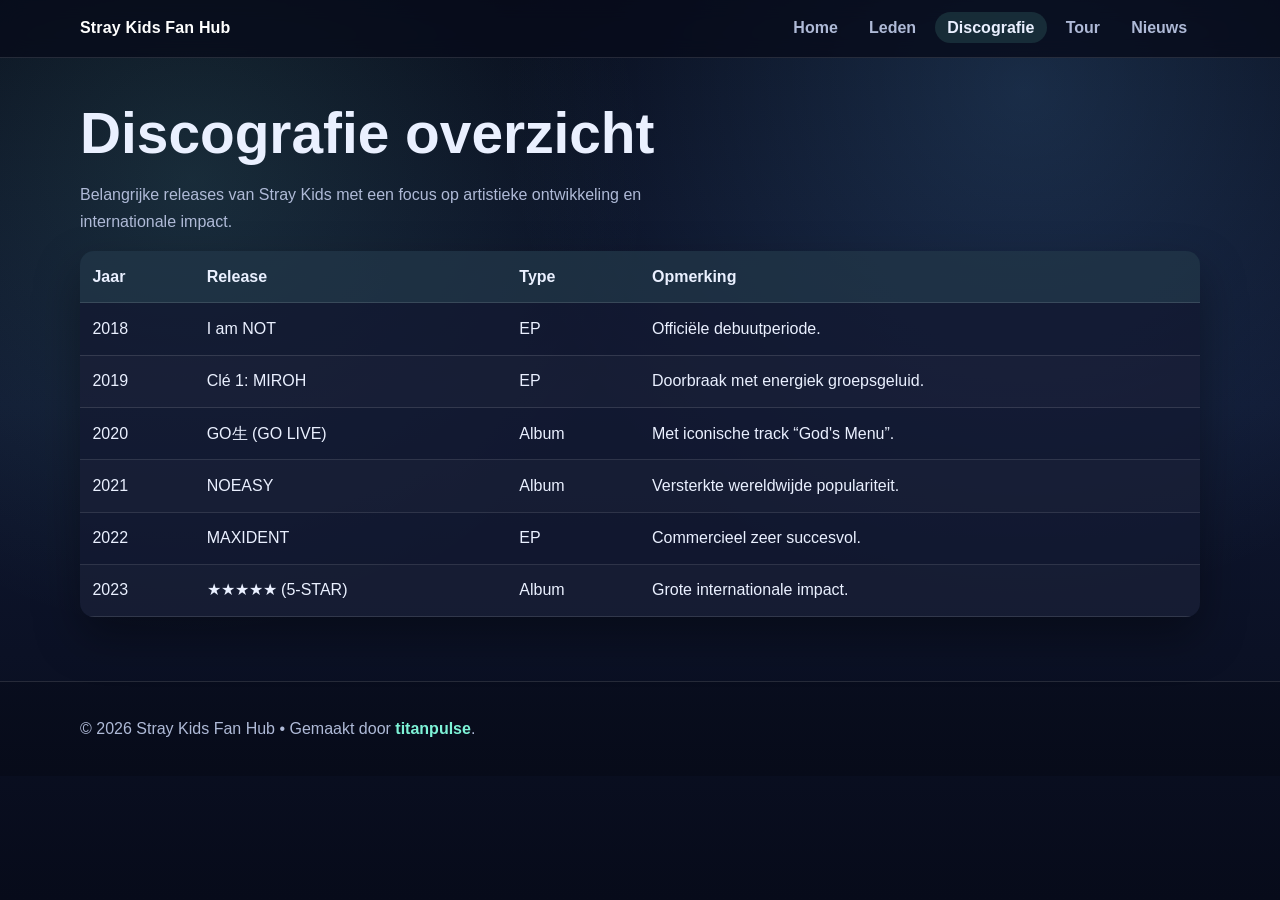
==== discografie/index.html @ 4e3cc461 "Fix stylesheet loading by switching to relative page links" ====
<!doctype html>
<html lang="nl">
<head>
  <meta charset="UTF-8" />
  <meta name="viewport" content="width=device-width, initial-scale=1.0" />
  <title>Stray Kids Fan Hub | Discografie</title>
  <link rel="stylesheet" href="../styles.css" />
</head>
<body>
  <header class="site-header">
    <div class="container nav-wrap">
      <a class="brand" href="../index.html">Stray Kids Fan Hub</a>
      <nav>
        <ul class="nav-links">
          <li><a href="../index.html">Home</a></li>
          <li><a href="../leden/index.html">Leden</a></li>
          <li><a href="index.html" aria-current="page">Discografie</a></li>
          <li><a href="../tour/index.html">Tour</a></li>
          <li><a href="../nieuws/index.html">Nieuws</a></li>
        </ul>
      </nav>
    </div>
  </header>

  <main class="container section">
    <h1>Discografie overzicht</h1>
    <p class="lead">Belangrijke releases van Stray Kids met een focus op artistieke ontwikkeling en internationale impact.</p>

    <table class="discography-table">
      <thead>
        <tr><th>Jaar</th><th>Release</th><th>Type</th><th>Opmerking</th></tr>
      </thead>
      <tbody>
        <tr><td>2018</td><td>I am NOT</td><td>EP</td><td>Officiële debuutperiode.</td></tr>
        <tr><td>2019</td><td>Clé 1: MIROH</td><td>EP</td><td>Doorbraak met energiek groepsgeluid.</td></tr>
        <tr><td>2020</td><td>GO生 (GO LIVE)</td><td>Album</td><td>Met iconische track “God's Menu”.</td></tr>
        <tr><td>2021</td><td>NOEASY</td><td>Album</td><td>Versterkte wereldwijde populariteit.</td></tr>
        <tr><td>2022</td><td>MAXIDENT</td><td>EP</td><td>Commercieel zeer succesvol.</td></tr>
        <tr><td>2023</td><td>★★★★★ (5-STAR)</td><td>Album</td><td>Grote internationale impact.</td></tr>
      </tbody>
    </table>
  </main>

  <footer class="site-footer"><div class="container"><p>© 2026 Stray Kids Fan Hub • Gemaakt door <a href="https://www.titanpulse.nl/" target="_blank" rel="noopener noreferrer">titanpulse</a>.</p></div></footer>
</body>
</html>
---- styles.css ----
:root {
  --bg: #070b1a;
  --bg-soft: #0f1730;
  --card: rgba(18, 25, 49, 0.72);
  --card-strong: rgba(18, 25, 49, 0.92);
  --text: #eaf0ff;
  --muted: #afbad7;
  --accent: #65b8ff;
  --accent-2: #7ef3d7;
  --accent-3: #b28dff;
  --line: rgba(255, 255, 255, 0.12);
  --shadow: 0 20px 45px rgba(0, 0, 0, 0.35);
}

* {
  box-sizing: border-box;
}

html,
body {
  min-height: 100%;
}

body {
  margin: 0;
  font-family: "Inter", "Segoe UI", Roboto, Arial, sans-serif;
  color: var(--text);
  line-height: 1.65;
  background:
    radial-gradient(circle at 15% 20%, rgba(126, 243, 215, 0.12), transparent 35%),
    radial-gradient(circle at 80% 10%, rgba(101, 184, 255, 0.18), transparent 40%),
    linear-gradient(180deg, var(--bg) 0%, var(--bg-soft) 45%, #070b1a 100%);
}

.container {
  width: min(1120px, 92vw);
  margin: 0 auto;
}

.site-header {
  position: sticky;
  top: 0;
  z-index: 50;
  background: rgba(7, 11, 26, 0.78);
  backdrop-filter: blur(10px);
  border-bottom: 1px solid var(--line);
}

.nav-wrap {
  display: flex;
  justify-content: space-between;
  align-items: center;
  gap: 1rem;
  padding: 0.95rem 0;
}

.brand {
  color: #fff;
  text-decoration: none;
  font-weight: 800;
  letter-spacing: 0.01em;
}

.nav-links {
  list-style: none;
  display: flex;
  gap: 0.35rem;
  margin: 0;
  padding: 0;
}

.nav-links a {
  color: var(--muted);
  text-decoration: none;
  font-weight: 600;
  border-radius: 999px;
  padding: 0.45rem 0.8rem;
  transition: color 0.2s ease, background-color 0.2s ease;
}

.nav-links a[aria-current="page"],
.nav-links a:hover {
  color: var(--text);
  background: rgba(126, 243, 215, 0.12);
}

.hero {
  padding: 6rem 0 3.5rem;
}

.eyebrow {
  color: var(--accent-2);
  text-transform: uppercase;
  letter-spacing: 0.09em;
  font-size: 0.79rem;
  margin-bottom: 0.55rem;
}

h1 {
  font-size: clamp(2.1rem, 4.6vw, 3.55rem);
  margin: 0.1rem 0 1rem;
  line-height: 1.15;
}

h2 {
  line-height: 1.2;
}

.lead,
.hero p {
  color: var(--muted);
  max-width: 72ch;
}

.actions {
  display: flex;
  gap: 0.8rem;
  margin-top: 1.3rem;
  flex-wrap: wrap;
}

.button {
  display: inline-block;
  text-decoration: none;
  color: #041024;
  background: linear-gradient(135deg, var(--accent-2), #a2ffe8);
  border-radius: 999px;
  padding: 0.68rem 1.1rem;
  font-weight: 800;
  box-shadow: 0 10px 25px rgba(126, 243, 215, 0.25);
  transition: transform 0.2s ease, box-shadow 0.2s ease;
}

.button:hover {
  transform: translateY(-2px);
}

.button-secondary {
  background: rgba(101, 184, 255, 0.08);
  border: 1px solid rgba(101, 184, 255, 0.45);
  color: var(--accent);
  box-shadow: none;
}

.section {
  padding: 2.6rem 0 4rem;
}

.grid-cards,
.members-grid,
.timeline {
  display: grid;
  grid-template-columns: repeat(auto-fit, minmax(230px, 1fr));
  gap: 1rem;
  padding-bottom: 2.8rem;
}

.card {
  background: linear-gradient(160deg, var(--card), var(--card-strong));
  border: 1px solid var(--line);
  border-radius: 14px;
  padding: 1.05rem;
  box-shadow: var(--shadow);
  transition: transform 0.2s ease, border-color 0.2s ease;
}

.card:hover {
  transform: translateY(-3px);
  border-color: rgba(126, 243, 215, 0.35);
}

.card h2 {
  margin-top: 0;
}

.card a {
  color: var(--accent-2);
  text-decoration: none;
  font-weight: 600;
}

.highlight-strip {
  display: grid;
  grid-template-columns: repeat(auto-fit, minmax(280px, 1fr));
  gap: 1rem;
  margin-bottom: 3rem;
}

.highlight-strip article {
  border: 1px solid rgba(178, 141, 255, 0.35);
  background: linear-gradient(135deg, rgba(178, 141, 255, 0.15), rgba(101, 184, 255, 0.12));
  border-radius: 14px;
  padding: 1rem 1.1rem;
}

.discography-table {
  width: 100%;
  border-collapse: collapse;
  margin-top: 1rem;
  background: rgba(18, 25, 49, 0.78);
  border-radius: 14px;
  overflow: hidden;
  box-shadow: var(--shadow);
}

.discography-table th,
.discography-table td {
  border-bottom: 1px solid var(--line);
  padding: 0.78rem;
  text-align: left;
}

.discography-table th {
  background: rgba(126, 243, 215, 0.1);
}

.discography-table tbody tr:nth-child(even) {
  background: rgba(255, 255, 255, 0.02);
}

.site-footer {
  border-top: 1px solid var(--line);
  color: var(--muted);
  padding: 1.1rem 0;
  background: rgba(0, 0, 0, 0.18);
}

.site-footer a {
  color: var(--accent-2);
  text-decoration: none;
  font-weight: 700;
}

.site-footer a:hover {
  text-decoration: underline;
}

@media (max-width: 760px) {
  .nav-wrap {
    flex-direction: column;
    align-items: flex-start;
  }

  .nav-links {
    flex-wrap: wrap;
  }

  .hero {
    padding-top: 4.8rem;
  }
}
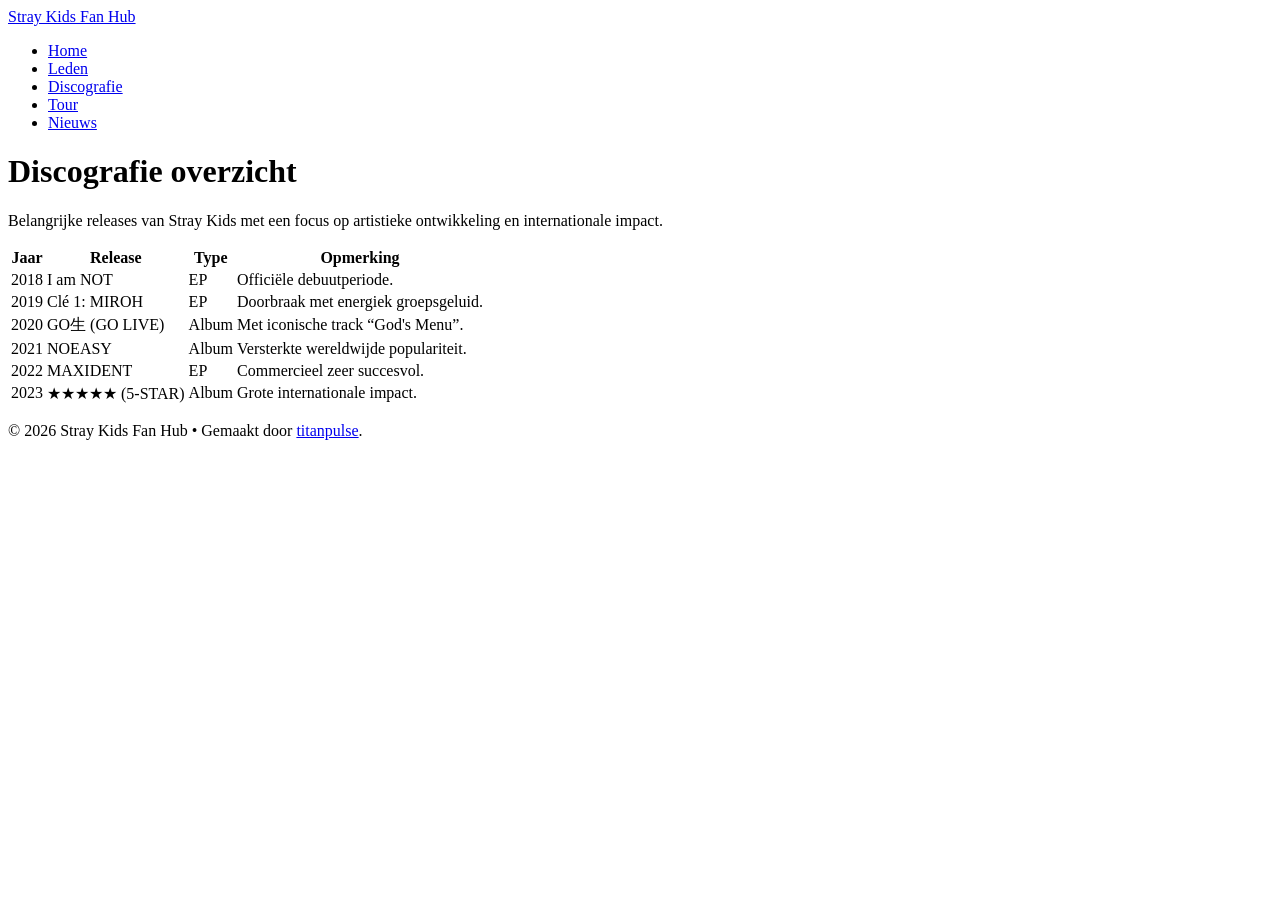
==== commit 7a286022: "Use repository-prefixed routes for all internal pages" ====
--- a/discografie/index.html
+++ b/discografie/index.html
@@ -4,19 +4,19 @@
   <meta charset="UTF-8" />
   <meta name="viewport" content="width=device-width, initial-scale=1.0" />
   <title>Stray Kids Fan Hub | Discografie</title>
-  <link rel="stylesheet" href="../styles.css" />
+  <link rel="stylesheet" href="/straykids/styles.css" />
 </head>
 <body>
   <header class="site-header">
     <div class="container nav-wrap">
-      <a class="brand" href="../index.html">Stray Kids Fan Hub</a>
+      <a class="brand" href="/straykids/index.html">Stray Kids Fan Hub</a>
       <nav>
         <ul class="nav-links">
-          <li><a href="../index.html">Home</a></li>
-          <li><a href="../leden/index.html">Leden</a></li>
-          <li><a href="index.html" aria-current="page">Discografie</a></li>
-          <li><a href="../tour/index.html">Tour</a></li>
-          <li><a href="../nieuws/index.html">Nieuws</a></li>
+          <li><a href="/straykids/index.html">Home</a></li>
+          <li><a href="/straykids/leden/index.html">Leden</a></li>
+          <li><a href="/straykids/discografie/index.html" aria-current="page">Discografie</a></li>
+          <li><a href="/straykids/tour/index.html">Tour</a></li>
+          <li><a href="/straykids/nieuws/index.html">Nieuws</a></li>
         </ul>
       </nav>
     </div>
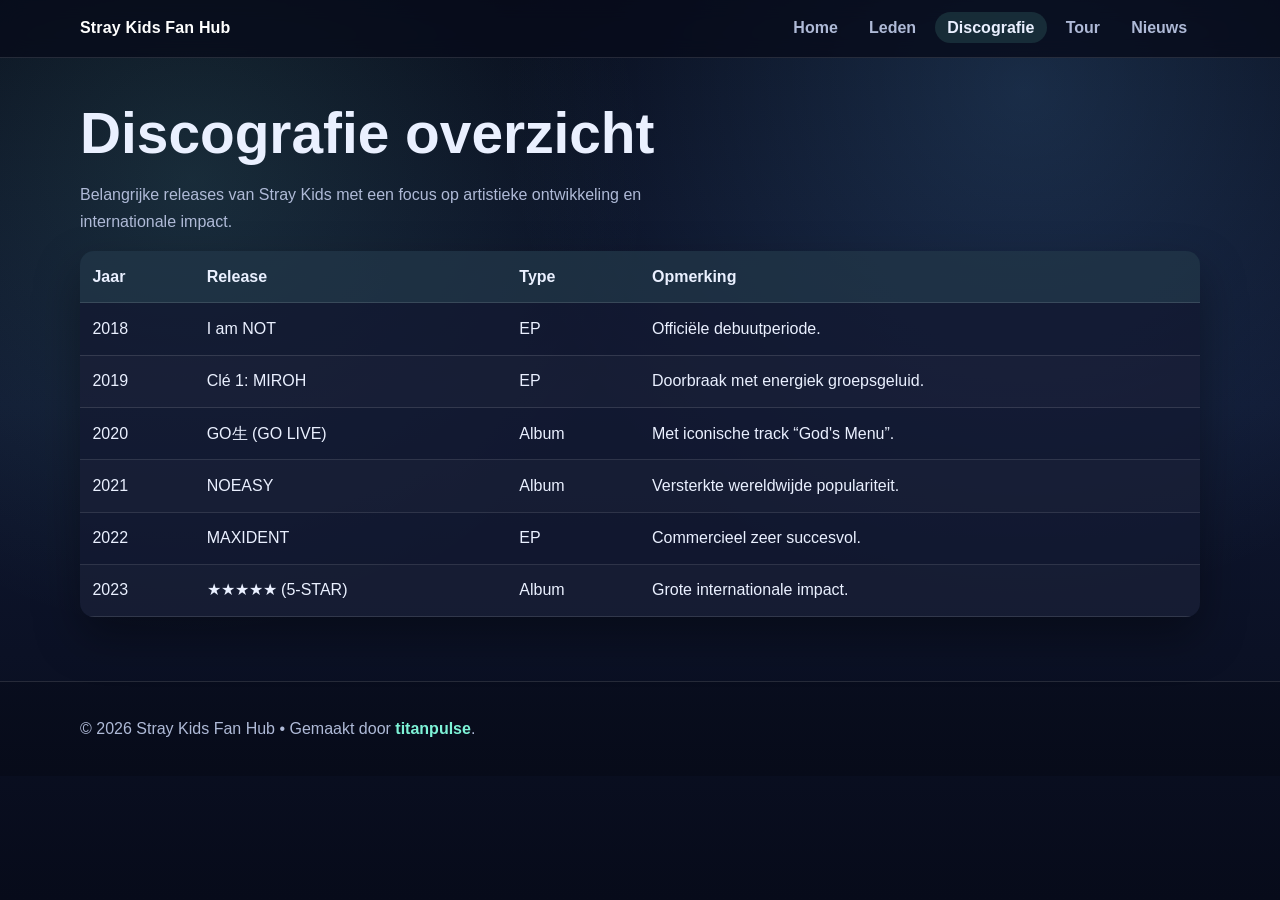
==== commit 375adc50: "Update index.html" ====
--- a/discografie/index.html
+++ b/discografie/index.html
@@ -4,19 +4,19 @@
   <meta charset="UTF-8" />
   <meta name="viewport" content="width=device-width, initial-scale=1.0" />
   <title>Stray Kids Fan Hub | Discografie</title>
-  <link rel="stylesheet" href="/straykids/styles.css" />
+  <link rel="stylesheet" href="../styles.css" />
 </head>
 <body>
   <header class="site-header">
     <div class="container nav-wrap">
-      <a class="brand" href="/straykids/index.html">Stray Kids Fan Hub</a>
+      <a class="brand" href="../index.html">Stray Kids Fan Hub</a>
       <nav>
         <ul class="nav-links">
-          <li><a href="/straykids/index.html">Home</a></li>
-          <li><a href="/straykids/leden/index.html">Leden</a></li>
-          <li><a href="/straykids/discografie/index.html" aria-current="page">Discografie</a></li>
-          <li><a href="/straykids/tour/index.html">Tour</a></li>
-          <li><a href="/straykids/nieuws/index.html">Nieuws</a></li>
+          <li><a href="../index.html">Home</a></li>
+          <li><a href="../leden/index.html">Leden</a></li>
+          <li><a href="../discografie/index.html" aria-current="page">Discografie</a></li>
+          <li><a href="../tour/index.html">Tour</a></li>
+          <li><a href="../nieuws/index.html">Nieuws</a></li>
         </ul>
       </nav>
     </div>
--- a/styles.css
+++ b/styles.css
@@ -0,0 +1,251 @@
+:root {
+  --bg: #070b1a;
+  --bg-soft: #0f1730;
+  --card: rgba(18, 25, 49, 0.72);
+  --card-strong: rgba(18, 25, 49, 0.92);
+  --text: #eaf0ff;
+  --muted: #afbad7;
+  --accent: #65b8ff;
+  --accent-2: #7ef3d7;
+  --accent-3: #b28dff;
+  --line: rgba(255, 255, 255, 0.12);
+  --shadow: 0 20px 45px rgba(0, 0, 0, 0.35);
+}
+
+* {
+  box-sizing: border-box;
+}
+
+html,
+body {
+  min-height: 100%;
+}
+
+body {
+  margin: 0;
+  font-family: "Inter", "Segoe UI", Roboto, Arial, sans-serif;
+  color: var(--text);
+  line-height: 1.65;
+  background:
+    radial-gradient(circle at 15% 20%, rgba(126, 243, 215, 0.12), transparent 35%),
+    radial-gradient(circle at 80% 10%, rgba(101, 184, 255, 0.18), transparent 40%),
+    linear-gradient(180deg, var(--bg) 0%, var(--bg-soft) 45%, #070b1a 100%);
+}
+
+.container {
+  width: min(1120px, 92vw);
+  margin: 0 auto;
+}
+
+.site-header {
+  position: sticky;
+  top: 0;
+  z-index: 50;
+  background: rgba(7, 11, 26, 0.78);
+  backdrop-filter: blur(10px);
+  border-bottom: 1px solid var(--line);
+}
+
+.nav-wrap {
+  display: flex;
+  justify-content: space-between;
+  align-items: center;
+  gap: 1rem;
+  padding: 0.95rem 0;
+}
+
+.brand {
+  color: #fff;
+  text-decoration: none;
+  font-weight: 800;
+  letter-spacing: 0.01em;
+}
+
+.nav-links {
+  list-style: none;
+  display: flex;
+  gap: 0.35rem;
+  margin: 0;
+  padding: 0;
+}
+
+.nav-links a {
+  color: var(--muted);
+  text-decoration: none;
+  font-weight: 600;
+  border-radius: 999px;
+  padding: 0.45rem 0.8rem;
+  transition: color 0.2s ease, background-color 0.2s ease;
+}
+
+.nav-links a[aria-current="page"],
+.nav-links a:hover {
+  color: var(--text);
+  background: rgba(126, 243, 215, 0.12);
+}
+
+.hero {
+  padding: 6rem 0 3.5rem;
+}
+
+.eyebrow {
+  color: var(--accent-2);
+  text-transform: uppercase;
+  letter-spacing: 0.09em;
+  font-size: 0.79rem;
+  margin-bottom: 0.55rem;
+}
+
+h1 {
+  font-size: clamp(2.1rem, 4.6vw, 3.55rem);
+  margin: 0.1rem 0 1rem;
+  line-height: 1.15;
+}
+
+h2 {
+  line-height: 1.2;
+}
+
+.lead,
+.hero p {
+  color: var(--muted);
+  max-width: 72ch;
+}
+
+.actions {
+  display: flex;
+  gap: 0.8rem;
+  margin-top: 1.3rem;
+  flex-wrap: wrap;
+}
+
+.button {
+  display: inline-block;
+  text-decoration: none;
+  color: #041024;
+  background: linear-gradient(135deg, var(--accent-2), #a2ffe8);
+  border-radius: 999px;
+  padding: 0.68rem 1.1rem;
+  font-weight: 800;
+  box-shadow: 0 10px 25px rgba(126, 243, 215, 0.25);
+  transition: transform 0.2s ease, box-shadow 0.2s ease;
+}
+
+.button:hover {
+  transform: translateY(-2px);
+}
+
+.button-secondary {
+  background: rgba(101, 184, 255, 0.08);
+  border: 1px solid rgba(101, 184, 255, 0.45);
+  color: var(--accent);
+  box-shadow: none;
+}
+
+.section {
+  padding: 2.6rem 0 4rem;
+}
+
+.grid-cards,
+.members-grid,
+.timeline {
+  display: grid;
+  grid-template-columns: repeat(auto-fit, minmax(230px, 1fr));
+  gap: 1rem;
+  padding-bottom: 2.8rem;
+}
+
+.card {
+  background: linear-gradient(160deg, var(--card), var(--card-strong));
+  border: 1px solid var(--line);
+  border-radius: 14px;
+  padding: 1.05rem;
+  box-shadow: var(--shadow);
+  transition: transform 0.2s ease, border-color 0.2s ease;
+}
+
+.card:hover {
+  transform: translateY(-3px);
+  border-color: rgba(126, 243, 215, 0.35);
+}
+
+.card h2 {
+  margin-top: 0;
+}
+
+.card a {
+  color: var(--accent-2);
+  text-decoration: none;
+  font-weight: 600;
+}
+
+.highlight-strip {
+  display: grid;
+  grid-template-columns: repeat(auto-fit, minmax(280px, 1fr));
+  gap: 1rem;
+  margin-bottom: 3rem;
+}
+
+.highlight-strip article {
+  border: 1px solid rgba(178, 141, 255, 0.35);
+  background: linear-gradient(135deg, rgba(178, 141, 255, 0.15), rgba(101, 184, 255, 0.12));
+  border-radius: 14px;
+  padding: 1rem 1.1rem;
+}
+
+.discography-table {
+  width: 100%;
+  border-collapse: collapse;
+  margin-top: 1rem;
+  background: rgba(18, 25, 49, 0.78);
+  border-radius: 14px;
+  overflow: hidden;
+  box-shadow: var(--shadow);
+}
+
+.discography-table th,
+.discography-table td {
+  border-bottom: 1px solid var(--line);
+  padding: 0.78rem;
+  text-align: left;
+}
+
+.discography-table th {
+  background: rgba(126, 243, 215, 0.1);
+}
+
+.discography-table tbody tr:nth-child(even) {
+  background: rgba(255, 255, 255, 0.02);
+}
+
+.site-footer {
+  border-top: 1px solid var(--line);
+  color: var(--muted);
+  padding: 1.1rem 0;
+  background: rgba(0, 0, 0, 0.18);
+}
+
+.site-footer a {
+  color: var(--accent-2);
+  text-decoration: none;
+  font-weight: 700;
+}
+
+.site-footer a:hover {
+  text-decoration: underline;
+}
+
+@media (max-width: 760px) {
+  .nav-wrap {
+    flex-direction: column;
+    align-items: flex-start;
+  }
+
+  .nav-links {
+    flex-wrap: wrap;
+  }
+
+  .hero {
+    padding-top: 4.8rem;
+  }
+}
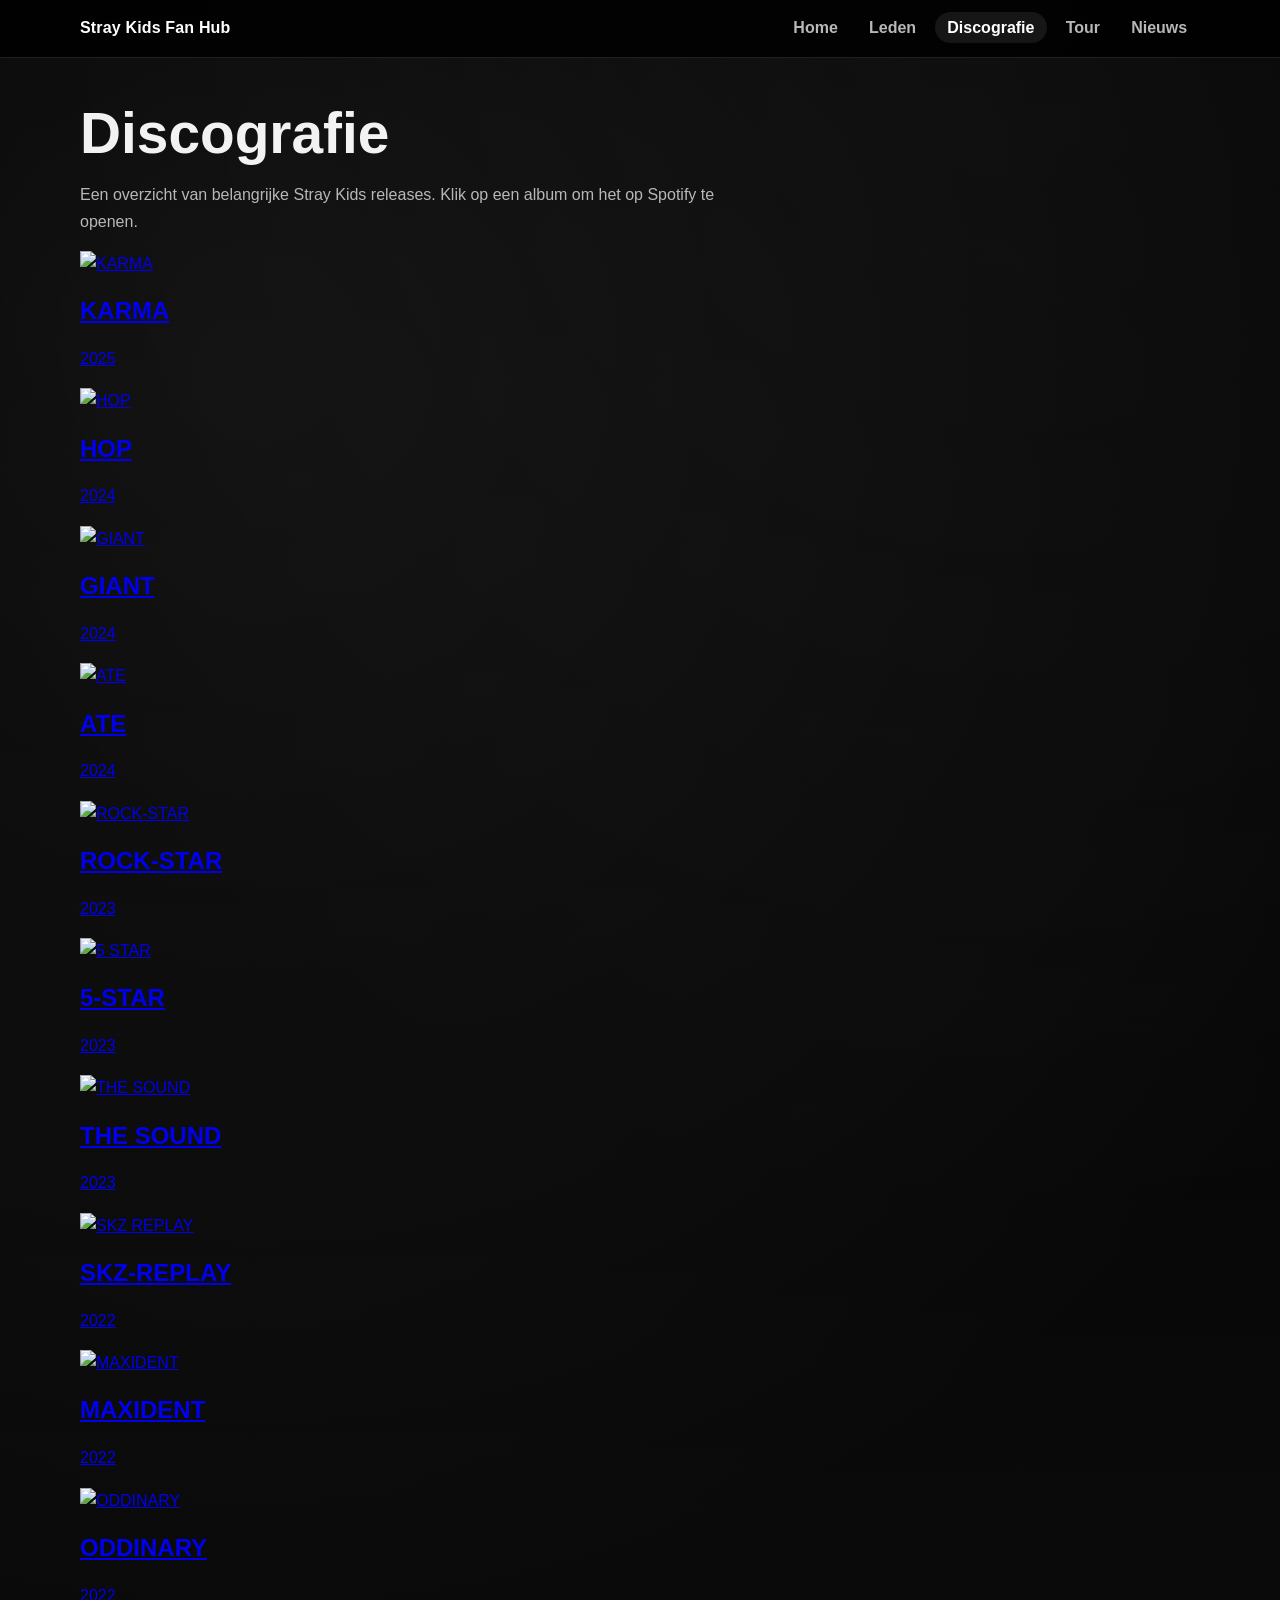
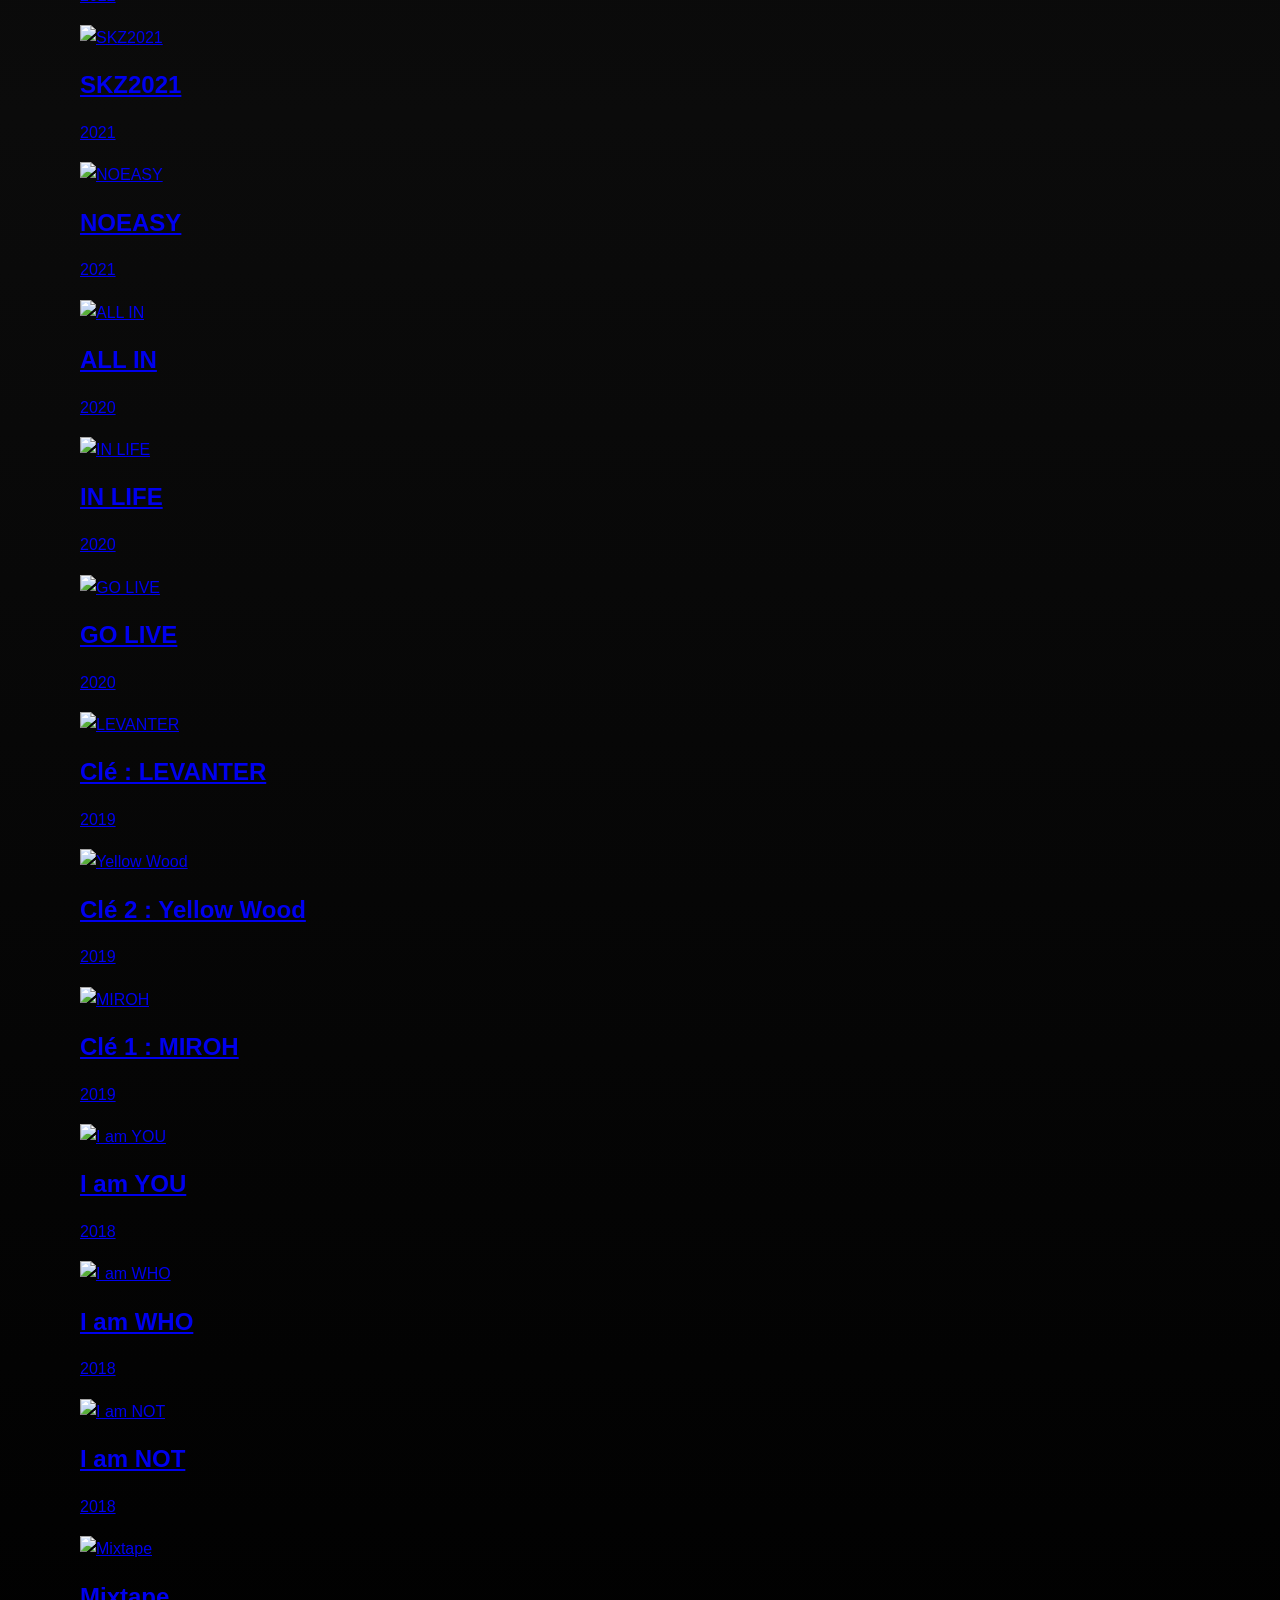
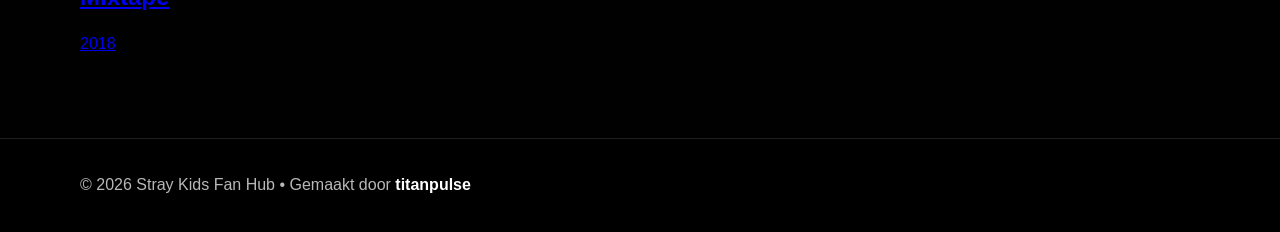
==== commit 75b66e67: "Update index.html" ====
--- a/discografie/index.html
+++ b/discografie/index.html
@@ -1,46 +1,229 @@
 <!doctype html>
 <html lang="nl">
 <head>
-  <meta charset="UTF-8" />
-  <meta name="viewport" content="width=device-width, initial-scale=1.0" />
-  <title>Stray Kids Fan Hub | Discografie</title>
-  <link rel="stylesheet" href="../styles.css" />
+<meta charset="UTF-8">
+<meta name="viewport" content="width=device-width, initial-scale=1.0">
+<title>Stray Kids Fan Hub | Discografie</title>
+<link rel="stylesheet" href="../styles.css">
+<link rel="icon" type="image/png" href="favicon.png">
 </head>
+
 <body>
-  <header class="site-header">
-    <div class="container nav-wrap">
-      <a class="brand" href="../index.html">Stray Kids Fan Hub</a>
-      <nav>
-        <ul class="nav-links">
-          <li><a href="../index.html">Home</a></li>
-          <li><a href="../leden/index.html">Leden</a></li>
-          <li><a href="../discografie/index.html" aria-current="page">Discografie</a></li>
-          <li><a href="../tour/index.html">Tour</a></li>
-          <li><a href="../nieuws/index.html">Nieuws</a></li>
-        </ul>
-      </nav>
-    </div>
-  </header>
-
-  <main class="container section">
-    <h1>Discografie overzicht</h1>
-    <p class="lead">Belangrijke releases van Stray Kids met een focus op artistieke ontwikkeling en internationale impact.</p>
-
-    <table class="discography-table">
-      <thead>
-        <tr><th>Jaar</th><th>Release</th><th>Type</th><th>Opmerking</th></tr>
-      </thead>
-      <tbody>
-        <tr><td>2018</td><td>I am NOT</td><td>EP</td><td>Officiële debuutperiode.</td></tr>
-        <tr><td>2019</td><td>Clé 1: MIROH</td><td>EP</td><td>Doorbraak met energiek groepsgeluid.</td></tr>
-        <tr><td>2020</td><td>GO生 (GO LIVE)</td><td>Album</td><td>Met iconische track “God's Menu”.</td></tr>
-        <tr><td>2021</td><td>NOEASY</td><td>Album</td><td>Versterkte wereldwijde populariteit.</td></tr>
-        <tr><td>2022</td><td>MAXIDENT</td><td>EP</td><td>Commercieel zeer succesvol.</td></tr>
-        <tr><td>2023</td><td>★★★★★ (5-STAR)</td><td>Album</td><td>Grote internationale impact.</td></tr>
-      </tbody>
-    </table>
-  </main>
-
-  <footer class="site-footer"><div class="container"><p>© 2026 Stray Kids Fan Hub • Gemaakt door <a href="https://www.titanpulse.nl/" target="_blank" rel="noopener noreferrer">titanpulse</a>.</p></div></footer>
+
+<header class="site-header">
+<div class="container nav-wrap">
+
+<a class="brand" href="../">Stray Kids Fan Hub</a>
+
+<nav>
+<ul class="nav-links">
+<li><a href="../">Home</a></li>
+<li><a href="../leden/">Leden</a></li>
+<li><a href="../discografie/" aria-current="page">Discografie</a></li>
+<li><a href="../tour/">Tour</a></li>
+<li><a href="../nieuws/">Nieuws</a></li>
+</ul>
+</nav>
+
+</div>
+</header>
+
+<main class="container section">
+
+<h1>Discografie</h1>
+<p class="lead">
+Een overzicht van belangrijke Stray Kids releases. Klik op een album om het op Spotify te openen.
+</p>
+
+<div class="album-grid">
+
+<article class="album-card">
+<a href="https://open.spotify.com/album/3wqskwruUGJHC4yHbo7nxc" target="_blank">
+<img src="../albums/karma.jpg" alt="KARMA">
+<h2>KARMA</h2>
+<p>2025</p>
+</a>
+</article>
+
+<article class="album-card">
+<a href="https://open.spotify.com/album/3IGZmUJql41Q2FSIBweSsz" target="_blank">
+<img src="../albums/hop.jpg" alt="HOP">
+<h2>HOP</h2>
+<p>2024</p>
+</a>
+</article>
+
+<article class="album-card">
+<a href="https://open.spotify.com/album/2vVMz605sZeoefSLbbBNeb" target="_blank">
+<img src="../albums/giant.jpg" alt="GIANT">
+<h2>GIANT</h2>
+<p>2024</p>
+</a>
+</article>
+
+<article class="album-card">
+<a href="https://open.spotify.com/album/3WdsoMKRqtw5Sgg67YrpnY" target="_blank">
+<img src="../albums/ate.jpg" alt="ATE">
+<h2>ATE</h2>
+<p>2024</p>
+</a>
+</article>
+
+<article class="album-card">
+<a href="https://open.spotify.com/album/0aJnGEZWIc1VCYlZOXv05a" target="_blank">
+<img src="../albums/rockstar.jpg" alt="ROCK-STAR">
+<h2>ROCK-STAR</h2>
+<p>2023</p>
+</a>
+</article>
+
+<article class="album-card">
+<a href="https://open.spotify.com/album/3Pel3gWsPxVpZVrciU0Fm6" target="_blank">
+<img src="../albums/5star.jpg" alt="5 STAR">
+<h2>5-STAR</h2>
+<p>2023</p>
+</a>
+</article>
+
+<article class="album-card">
+<a href="https://open.spotify.com/album/4ZW5rXkLINHYqH2MIAhkP2" target="_blank">
+<img src="../albums/thesound.jpg" alt="THE SOUND">
+<h2>THE SOUND</h2>
+<p>2023</p>
+</a>
+</article>
+
+<article class="album-card">
+<a href="https://open.spotify.com/album/3UXrliH0JUQvcaLnBD8Txz" target="_blank">
+<img src="../albums/skzreplay.jpg" alt="SKZ REPLAY">
+<h2>SKZ-REPLAY</h2>
+<p>2022</p>
+</a>
+</article>
+
+<article class="album-card">
+<a href="https://open.spotify.com/album/0T6hYH0UyDjNraWZk2mZWi" target="_blank">
+<img src="../albums/maxident.jpg" alt="MAXIDENT">
+<h2>MAXIDENT</h2>
+<p>2022</p>
+</a>
+</article>
+
+<article class="album-card">
+<a href="https://open.spotify.com/album/0Gmf4pfe0POEQq2FgGAj2q" target="_blank">
+<img src="../albums/oddinary.jpg" alt="ODDINARY">
+<h2>ODDINARY</h2>
+<p>2022</p>
+</a>
+</article>
+
+<article class="album-card">
+<a href="https://open.spotify.com/album/3sMj0uu8dKNRnyqQozC1Xv" target="_blank">
+<img src="../albums/skz2021.jpg" alt="SKZ2021">
+<h2>SKZ2021</h2>
+<p>2021</p>
+</a>
+</article>
+
+<article class="album-card">
+<a href="https://open.spotify.com/album/558tpdCejjVQNFAumRAeQj" target="_blank">
+<img src="../albums/noeasy.jpg" alt="NOEASY">
+<h2>NOEASY</h2>
+<p>2021</p>
+</a>
+</article>
+
+<article class="album-card">
+<a href="https://open.spotify.com/album/06EHg8PHtDhbZMpE0jmhEn" target="_blank">
+<img src="../albums/allin.jpg" alt="ALL IN">
+<h2>ALL IN</h2>
+<p>2020</p>
+</a>
+</article>
+
+<article class="album-card">
+<a href="https://open.spotify.com/album/0aERWcI2KYSCM4biUihB9X" target="_blank">
+<img src="../albums/inlife.jpg" alt="IN LIFE">
+<h2>IN LIFE</h2>
+<p>2020</p>
+</a>
+</article>
+
+<article class="album-card">
+<a href="https://open.spotify.com/album/6DWLIzvmiLPAuDWYZqrLQo" target="_blank">
+<img src="../albums/golive.jpg" alt="GO LIVE">
+<h2>GO LIVE</h2>
+<p>2020</p>
+</a>
+</article>
+
+<article class="album-card">
+<a href="https://open.spotify.com/album/0st9OqpsKmmtwUz6cS14Fj" target="_blank">
+<img src="../albums/levanter.jpg" alt="LEVANTER">
+<h2>Clé : LEVANTER</h2>
+<p>2019</p>
+</a>
+</article>
+
+<article class="album-card">
+<a href="https://open.spotify.com/album/7a3luOh8mK0q8YsRkNUjrU" target="_blank">
+<img src="../albums/yellowwood.jpg" alt="Yellow Wood">
+<h2>Clé 2 : Yellow Wood</h2>
+<p>2019</p>
+</a>
+</article>
+
+<article class="album-card">
+<a href="https://open.spotify.com/album/3s6RbqkTprnGwKpoUSYL00" target="_blank">
+<img src="../albums/miroh.jpg" alt="MIROH">
+<h2>Clé 1 : MIROH</h2>
+<p>2019</p>
+</a>
+</article>
+
+<article class="album-card">
+<a href="https://open.spotify.com/album/2zIr9PncoM7K02FmIMtluH" target="_blank">
+<img src="../albums/iamyou.jpg" alt="I am YOU">
+<h2>I am YOU</h2>
+<p>2018</p>
+</a>
+</article>
+
+<article class="album-card">
+<a href="https://open.spotify.com/album/2SACeVKmkXeAXHqLDdTU9N" target="_blank">
+<img src="../albums/iamwho.jpg" alt="I am WHO">
+<h2>I am WHO</h2>
+<p>2018</p>
+</a>
+</article>
+
+<article class="album-card">
+<a href="https://open.spotify.com/album/6xP5hGAHaLArPqF07UYVJL" target="_blank">
+<img src="../albums/iamnot.jpg" alt="I am NOT">
+<h2>I am NOT</h2>
+<p>2018</p>
+</a>
+</article>
+
+<article class="album-card">
+<a href="https://open.spotify.com/album/1kTzTL0iOIE2IAGw83yY4O" target="_blank">
+<img src="../albums/mixtape.jpg" alt="Mixtape">
+<h2>Mixtape</h2>
+<p>2018</p>
+</a>
+</article>
+
+</div>
+
+</main>
+
+<footer class="site-footer">
+<div class="container">
+<p>© 2026 Stray Kids Fan Hub • Gemaakt door
+<a href="https://www.titanpulse.nl/" target="_blank">titanpulse</a>
+</p>
+</div>
+</footer>
+
 </body>
 </html>
--- a/styles.css
+++ b/styles.css
@@ -1,15 +1,20 @@
 :root {
-  --bg: #070b1a;
-  --bg-soft: #0f1730;
-  --card: rgba(18, 25, 49, 0.72);
-  --card-strong: rgba(18, 25, 49, 0.92);
-  --text: #eaf0ff;
-  --muted: #afbad7;
-  --accent: #65b8ff;
-  --accent-2: #7ef3d7;
-  --accent-3: #b28dff;
-  --line: rgba(255, 255, 255, 0.12);
-  --shadow: 0 20px 45px rgba(0, 0, 0, 0.35);
+  --bg: #000000;
+  --bg-soft: #0a0a0a;
+
+  --card: rgba(18,18,18,0.85);
+  --card-strong: rgba(28,28,28,0.95);
+
+  --text: #f2f2f2;
+  --muted: #b8b8b8;
+
+  --accent: #ffffff;
+  --accent-2: #e3e3e3;
+  --accent-3: #7a7a7a;
+
+  --line: rgba(255,255,255,0.12);
+
+  --shadow: 0 20px 45px rgba(0,0,0,0.65);
 }
 
 * {
@@ -26,10 +31,11 @@
   font-family: "Inter", "Segoe UI", Roboto, Arial, sans-serif;
   color: var(--text);
   line-height: 1.65;
+
   background:
-    radial-gradient(circle at 15% 20%, rgba(126, 243, 215, 0.12), transparent 35%),
-    radial-gradient(circle at 80% 10%, rgba(101, 184, 255, 0.18), transparent 40%),
-    linear-gradient(180deg, var(--bg) 0%, var(--bg-soft) 45%, #070b1a 100%);
+    radial-gradient(circle at 20% 10%, rgba(255,255,255,0.06), transparent 40%),
+    radial-gradient(circle at 80% 0%, rgba(255,255,255,0.04), transparent 35%),
+    linear-gradient(180deg,#000 0%,#0b0b0b 50%,#000 100%);
 }
 
 .container {
@@ -41,7 +47,7 @@
   position: sticky;
   top: 0;
   z-index: 50;
-  background: rgba(7, 11, 26, 0.78);
+  background: rgba(0,0,0,0.85);
   backdrop-filter: blur(10px);
   border-bottom: 1px solid var(--line);
 }
@@ -80,8 +86,8 @@
 
 .nav-links a[aria-current="page"],
 .nav-links a:hover {
-  color: var(--text);
-  background: rgba(126, 243, 215, 0.12);
+  color: #fff;
+  background: rgba(255,255,255,0.08);
 }
 
 .hero {
@@ -122,23 +128,28 @@
 .button {
   display: inline-block;
   text-decoration: none;
-  color: #041024;
-  background: linear-gradient(135deg, var(--accent-2), #a2ffe8);
+  color: #000;
+
+  background: linear-gradient(135deg,#ffffff,#cfcfcf);
+
   border-radius: 999px;
   padding: 0.68rem 1.1rem;
   font-weight: 800;
-  box-shadow: 0 10px 25px rgba(126, 243, 215, 0.25);
+
+  box-shadow: 0 10px 25px rgba(255,255,255,0.15);
+
   transition: transform 0.2s ease, box-shadow 0.2s ease;
 }
 
 .button:hover {
   transform: translateY(-2px);
+  box-shadow: 0 12px 30px rgba(255,255,255,0.25);
 }
 
 .button-secondary {
-  background: rgba(101, 184, 255, 0.08);
-  border: 1px solid rgba(101, 184, 255, 0.45);
-  color: var(--accent);
+  background: rgba(255,255,255,0.05);
+  border: 1px solid rgba(255,255,255,0.3);
+  color: #fff;
   box-shadow: none;
 }
 
@@ -166,7 +177,7 @@
 
 .card:hover {
   transform: translateY(-3px);
-  border-color: rgba(126, 243, 215, 0.35);
+  border-color: rgba(255,255,255,0.35);
 }
 
 .card h2 {
@@ -174,7 +185,7 @@
 }
 
 .card a {
-  color: var(--accent-2);
+  color: var(--accent);
   text-decoration: none;
   font-weight: 600;
 }
@@ -187,8 +198,8 @@
 }
 
 .highlight-strip article {
-  border: 1px solid rgba(178, 141, 255, 0.35);
-  background: linear-gradient(135deg, rgba(178, 141, 255, 0.15), rgba(101, 184, 255, 0.12));
+  border: 1px solid rgba(255,255,255,0.25);
+  background: linear-gradient(135deg, rgba(255,255,255,0.08), rgba(255,255,255,0.04));
   border-radius: 14px;
   padding: 1rem 1.1rem;
 }
@@ -197,7 +208,7 @@
   width: 100%;
   border-collapse: collapse;
   margin-top: 1rem;
-  background: rgba(18, 25, 49, 0.78);
+  background: rgba(20,20,20,0.9);
   border-radius: 14px;
   overflow: hidden;
   box-shadow: var(--shadow);
@@ -211,22 +222,22 @@
 }
 
 .discography-table th {
-  background: rgba(126, 243, 215, 0.1);
+  background: rgba(255,255,255,0.08);
 }
 
 .discography-table tbody tr:nth-child(even) {
-  background: rgba(255, 255, 255, 0.02);
+  background: rgba(255,255,255,0.03);
 }
 
 .site-footer {
   border-top: 1px solid var(--line);
   color: var(--muted);
   padding: 1.1rem 0;
-  background: rgba(0, 0, 0, 0.18);
+  background: rgba(0,0,0,0.7);
 }
 
 .site-footer a {
-  color: var(--accent-2);
+  color: #fff;
   text-decoration: none;
   font-weight: 700;
 }
@@ -236,6 +247,7 @@
 }
 
 @media (max-width: 760px) {
+
   .nav-wrap {
     flex-direction: column;
     align-items: flex-start;
@@ -248,4 +260,5 @@
   .hero {
     padding-top: 4.8rem;
   }
-}
+
+}
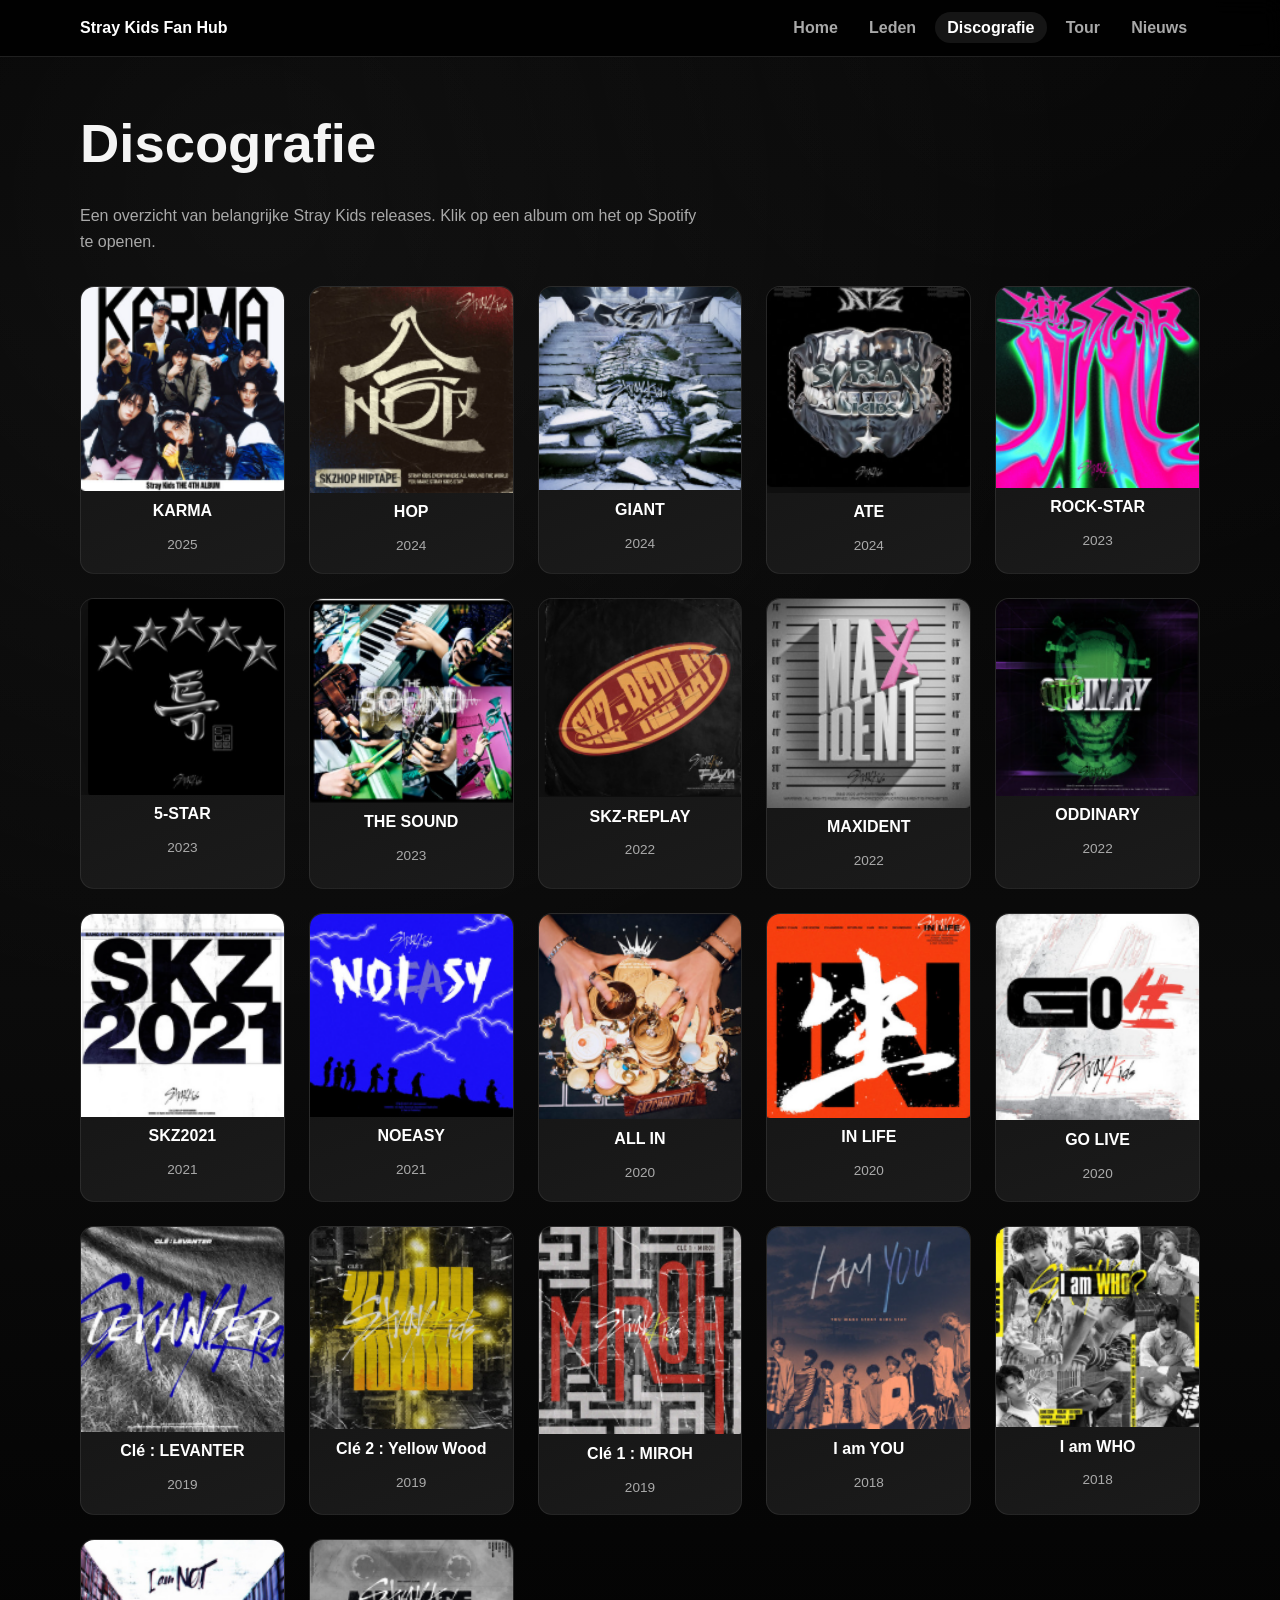
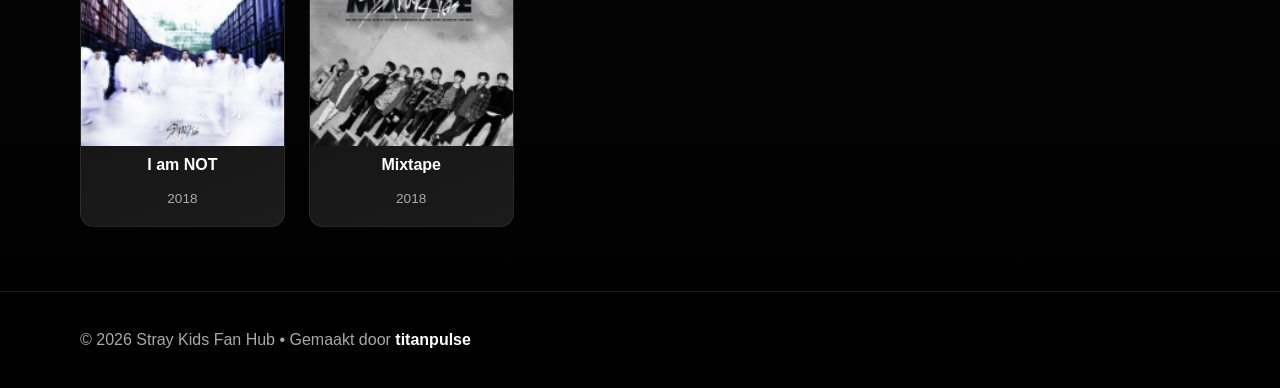
==== commit 27709244: "Update index.html" ====
--- a/discografie/index.html
+++ b/discografie/index.html
@@ -5,7 +5,7 @@
 <meta name="viewport" content="width=device-width, initial-scale=1.0">
 <title>Stray Kids Fan Hub | Discografie</title>
 <link rel="stylesheet" href="../styles.css">
-<link rel="icon" type="image/png" href="favicon.png">
+<link rel="icon" type="image/png" href="../favicon.png">
 </head>
 
 <body>
--- a/styles.css
+++ b/styles.css
@@ -1,264 +1,506 @@
 :root {
-  --bg: #000000;
-  --bg-soft: #0a0a0a;
-
-  --card: rgba(18,18,18,0.85);
-  --card-strong: rgba(28,28,28,0.95);
-
-  --text: #f2f2f2;
-  --muted: #b8b8b8;
-
-  --accent: #ffffff;
-  --accent-2: #e3e3e3;
-  --accent-3: #7a7a7a;
-
-  --line: rgba(255,255,255,0.12);
-
-  --shadow: 0 20px 45px rgba(0,0,0,0.65);
-}
-
-* {
-  box-sizing: border-box;
-}
-
-html,
-body {
-  min-height: 100%;
-}
-
-body {
-  margin: 0;
-  font-family: "Inter", "Segoe UI", Roboto, Arial, sans-serif;
-  color: var(--text);
-  line-height: 1.65;
-
-  background:
-    radial-gradient(circle at 20% 10%, rgba(255,255,255,0.06), transparent 40%),
-    radial-gradient(circle at 80% 0%, rgba(255,255,255,0.04), transparent 35%),
-    linear-gradient(180deg,#000 0%,#0b0b0b 50%,#000 100%);
-}
-
-.container {
-  width: min(1120px, 92vw);
-  margin: 0 auto;
-}
-
-.site-header {
-  position: sticky;
-  top: 0;
-  z-index: 50;
-  background: rgba(0,0,0,0.85);
-  backdrop-filter: blur(10px);
-  border-bottom: 1px solid var(--line);
-}
-
-.nav-wrap {
-  display: flex;
-  justify-content: space-between;
-  align-items: center;
-  gap: 1rem;
-  padding: 0.95rem 0;
-}
-
-.brand {
-  color: #fff;
-  text-decoration: none;
-  font-weight: 800;
-  letter-spacing: 0.01em;
-}
-
-.nav-links {
-  list-style: none;
-  display: flex;
-  gap: 0.35rem;
-  margin: 0;
-  padding: 0;
-}
-
-.nav-links a {
-  color: var(--muted);
-  text-decoration: none;
-  font-weight: 600;
-  border-radius: 999px;
-  padding: 0.45rem 0.8rem;
-  transition: color 0.2s ease, background-color 0.2s ease;
-}
-
-.nav-links a[aria-current="page"],
-.nav-links a:hover {
-  color: #fff;
-  background: rgba(255,255,255,0.08);
-}
-
-.hero {
-  padding: 6rem 0 3.5rem;
-}
-
-.eyebrow {
-  color: var(--accent-2);
-  text-transform: uppercase;
-  letter-spacing: 0.09em;
-  font-size: 0.79rem;
-  margin-bottom: 0.55rem;
-}
-
-h1 {
-  font-size: clamp(2.1rem, 4.6vw, 3.55rem);
-  margin: 0.1rem 0 1rem;
-  line-height: 1.15;
-}
-
-h2 {
-  line-height: 1.2;
-}
-
-.lead,
-.hero p {
-  color: var(--muted);
-  max-width: 72ch;
-}
-
-.actions {
-  display: flex;
-  gap: 0.8rem;
-  margin-top: 1.3rem;
-  flex-wrap: wrap;
-}
-
-.button {
-  display: inline-block;
-  text-decoration: none;
-  color: #000;
-
-  background: linear-gradient(135deg,#ffffff,#cfcfcf);
-
-  border-radius: 999px;
-  padding: 0.68rem 1.1rem;
-  font-weight: 800;
-
-  box-shadow: 0 10px 25px rgba(255,255,255,0.15);
-
-  transition: transform 0.2s ease, box-shadow 0.2s ease;
-}
-
-.button:hover {
-  transform: translateY(-2px);
-  box-shadow: 0 12px 30px rgba(255,255,255,0.25);
-}
-
-.button-secondary {
-  background: rgba(255,255,255,0.05);
-  border: 1px solid rgba(255,255,255,0.3);
-  color: #fff;
-  box-shadow: none;
-}
-
-.section {
-  padding: 2.6rem 0 4rem;
-}
+
+--bg:#000;
+--bg-soft:#0b0b0b;
+
+--card:#111;
+--card-strong:#1a1a1a;
+
+--text:#f5f5f5;
+--muted:#a9a9a9;
+
+--accent:#ffffff;
+
+--line:rgba(255,255,255,.12);
+
+--shadow:0 20px 45px rgba(0,0,0,.65);
+
+}
+
+/* BASE */
+
+*{
+box-sizing:border-box;
+}
+
+html,body{
+min-height:100%;
+}
+
+body{
+
+margin:0;
+font-family:"Inter","Segoe UI",Roboto,Arial,sans-serif;
+color:var(--text);
+line-height:1.6;
+
+background:
+radial-gradient(circle at 20% 10%,rgba(255,255,255,.06),transparent 40%),
+radial-gradient(circle at 80% 0%,rgba(255,255,255,.04),transparent 35%),
+linear-gradient(180deg,#000 0%,#0b0b0b 50%,#000 100%);
+
+}
+
+.container{
+width:min(1120px,92vw);
+margin:0 auto;
+}
+
+/* HEADER */
+
+.site-header{
+
+position:sticky;
+top:0;
+z-index:50;
+
+background:rgba(0,0,0,.85);
+backdrop-filter:blur(10px);
+
+border-bottom:1px solid var(--line);
+
+}
+
+.nav-wrap{
+
+display:flex;
+justify-content:space-between;
+align-items:center;
+padding:.95rem 0;
+
+}
+
+.brand{
+
+color:#fff;
+text-decoration:none;
+font-weight:800;
+
+}
+
+.nav-links{
+
+list-style:none;
+display:flex;
+gap:.35rem;
+margin:0;
+padding:0;
+
+}
+
+.nav-links a{
+
+color:var(--muted);
+text-decoration:none;
+font-weight:600;
+
+padding:.45rem .8rem;
+border-radius:999px;
+
+transition:.2s;
+
+}
+
+.nav-links a:hover,
+.nav-links a[aria-current="page"]{
+
+color:#fff;
+background:rgba(255,255,255,.08);
+
+}
+
+/* HERO */
+
+.hero{
+padding:6rem 0 3.5rem;
+}
+
+.hero p{
+color:var(--muted);
+max-width:70ch;
+}
+
+h1{
+font-size:clamp(2.1rem,4.6vw,3.4rem);
+margin:.2rem 0 1rem;
+}
+
+h2{
+margin:0;
+line-height:1.2;
+}
+
+.lead{
+color:var(--muted);
+max-width:70ch;
+}
+
+/* BUTTONS */
+
+.button{
+
+display:inline-block;
+text-decoration:none;
+
+background:linear-gradient(135deg,#fff,#d9d9d9);
+color:#000;
+
+padding:.65rem 1.1rem;
+border-radius:999px;
+
+font-weight:700;
+
+box-shadow:0 10px 25px rgba(255,255,255,.15);
+
+transition:.2s;
+
+}
+
+.button:hover{
+
+transform:translateY(-2px);
+box-shadow:0 12px 30px rgba(255,255,255,.25);
+
+}
+
+.button.small{
+padding:6px 12px;
+font-size:.85rem;
+border-radius:8px;
+margin-top:10px;
+}
+
+.button-secondary{
+background:#ffffff;
+border:1px solid rgba(255,255,255,.3);
+color:#000;
+box-shadow:none;
+}
+
+.button-secondary:hover{
+background:#d9d9d9;
+color:#000;
+}
+
+/* SECTIONS */
+
+.section{
+padding:2.5rem 0 4rem;
+}
+
+/* GRID */
 
 .grid-cards,
 .members-grid,
-.timeline {
-  display: grid;
-  grid-template-columns: repeat(auto-fit, minmax(230px, 1fr));
-  gap: 1rem;
-  padding-bottom: 2.8rem;
-}
-
-.card {
-  background: linear-gradient(160deg, var(--card), var(--card-strong));
-  border: 1px solid var(--line);
-  border-radius: 14px;
-  padding: 1.05rem;
-  box-shadow: var(--shadow);
-  transition: transform 0.2s ease, border-color 0.2s ease;
-}
-
-.card:hover {
-  transform: translateY(-3px);
-  border-color: rgba(255,255,255,0.35);
-}
-
-.card h2 {
-  margin-top: 0;
-}
-
-.card a {
-  color: var(--accent);
-  text-decoration: none;
-  font-weight: 600;
-}
-
-.highlight-strip {
-  display: grid;
-  grid-template-columns: repeat(auto-fit, minmax(280px, 1fr));
-  gap: 1rem;
-  margin-bottom: 3rem;
-}
-
-.highlight-strip article {
-  border: 1px solid rgba(255,255,255,0.25);
-  background: linear-gradient(135deg, rgba(255,255,255,0.08), rgba(255,255,255,0.04));
-  border-radius: 14px;
-  padding: 1rem 1.1rem;
-}
-
-.discography-table {
-  width: 100%;
-  border-collapse: collapse;
-  margin-top: 1rem;
-  background: rgba(20,20,20,0.9);
-  border-radius: 14px;
-  overflow: hidden;
-  box-shadow: var(--shadow);
+.timeline{
+
+display:grid;
+grid-template-columns:repeat(auto-fit,minmax(260px,1fr));
+gap:1.2rem;
+
+}
+
+/* CARDS */
+
+.card{
+
+background:linear-gradient(160deg,var(--card),var(--card-strong));
+border:1px solid var(--line);
+
+border-radius:16px;
+padding:1.2rem;
+
+box-shadow:var(--shadow);
+
+transition:.25s;
+
+}
+
+.card:hover{
+
+transform:translateY(-4px);
+border-color:rgba(255,255,255,.35);
+
+}
+
+.card h2{
+margin-top:0;
+}
+
+/* LINKS IN CARDS (maar NIET knoppen) */
+
+.card a:not(.button){
+color:#fff;
+font-weight:600;
+text-decoration:none;
+}
+
+.card a:not(.button):hover{
+text-decoration:underline;
+}
+
+/* EVENT LAYOUT */
+
+.event-header{
+
+display:flex;
+justify-content:space-between;
+align-items:center;
+margin-bottom:.5rem;
+
+}
+
+.event-location{
+
+font-weight:600;
+color:#ddd;
+margin-top:.4rem;
+
+}
+
+.event-date{
+
+color:var(--muted);
+font-size:.9rem;
+margin:.3rem 0 1rem;
+
+}
+
+/* TAGS */
+
+.tag{
+
+font-size:.65rem;
+font-weight:700;
+
+padding:4px 7px;
+border-radius:5px;
+
+letter-spacing:.02em;
+
+}
+
+/* TOUR TAGS */
+
+.tag.verwacht{
+background:#f3e5ab;
+color:#544400;
+}
+
+.tag.tickets{
+background:#c8f7c5;
+color:#084b12;
+}
+
+.tag.canceled{
+background:#f5bcbc;
+color:#5a0000;
+}
+
+/* NEWS TAGS */
+
+.tag.comeback{
+background:#3a2f4d;
+color:#d8c6ff;
+}
+
+.tag.content{
+background:#2f3a4d;
+color:#c6dcff;
+}
+
+.tag.fanproject{
+background:#3a4d2f;
+color:#d8ffc6;
+}
+
+/* NEWS SOURCE BUTTON */
+
+.news-source{
+
+display:inline-block;
+margin-top:10px;
+
+padding:6px 12px;
+
+background:#fff;
+color:#000;
+
+font-size:.85rem;
+font-weight:700;
+
+border-radius:6px;
+
+text-decoration:none;
+
+transition:.2s;
+
+}
+
+.news-source:hover{
+background:#d9d9d9;
+}
+
+/* HOMEPAGE HIGHLIGHTS */
+
+.highlight-strip{
+
+display:grid;
+grid-template-columns:repeat(auto-fit,minmax(280px,1fr));
+gap:1rem;
+margin-bottom:3rem;
+
+}
+
+.highlight-strip article{
+
+border:1px solid rgba(255,255,255,.2);
+
+background:linear-gradient(
+135deg,
+rgba(255,255,255,.08),
+rgba(255,255,255,.04)
+);
+
+border-radius:14px;
+padding:1rem;
+
+}
+
+/* DISCOGRAPHY TABLE */
+
+.discography-table{
+
+width:100%;
+border-collapse:collapse;
+
+margin-top:1rem;
+
+background:#141414;
+
+border-radius:14px;
+overflow:hidden;
+
+box-shadow:var(--shadow);
+
 }
 
 .discography-table th,
-.discography-table td {
-  border-bottom: 1px solid var(--line);
-  padding: 0.78rem;
-  text-align: left;
-}
-
-.discography-table th {
-  background: rgba(255,255,255,0.08);
-}
-
-.discography-table tbody tr:nth-child(even) {
-  background: rgba(255,255,255,0.03);
-}
-
-.site-footer {
-  border-top: 1px solid var(--line);
-  color: var(--muted);
-  padding: 1.1rem 0;
-  background: rgba(0,0,0,0.7);
-}
-
-.site-footer a {
-  color: #fff;
-  text-decoration: none;
-  font-weight: 700;
-}
-
-.site-footer a:hover {
-  text-decoration: underline;
-}
-
-@media (max-width: 760px) {
-
-  .nav-wrap {
-    flex-direction: column;
-    align-items: flex-start;
-  }
-
-  .nav-links {
-    flex-wrap: wrap;
-  }
-
-  .hero {
-    padding-top: 4.8rem;
-  }
-
-}
+.discography-table td{
+
+border-bottom:1px solid var(--line);
+padding:.75rem;
+
+}
+
+.discography-table th{
+background:rgba(255,255,255,.08);
+}
+
+.discography-table tbody tr:nth-child(even){
+background:rgba(255,255,255,.03);
+}
+
+/* ALBUM GRID */
+
+.album-grid{
+
+display:grid;
+grid-template-columns:repeat(auto-fit,minmax(180px,1fr));
+gap:1.5rem;
+margin-top:2rem;
+
+}
+
+.album-card{
+
+text-align:center;
+
+background:linear-gradient(160deg,#111,#1b1b1b);
+
+border-radius:14px;
+overflow:hidden;
+
+border:1px solid rgba(255,255,255,.08);
+
+transition:.2s;
+
+}
+
+.album-card:hover{
+transform:translateY(-5px);
+}
+
+.album-card img{
+width:100%;
+display:block;
+}
+
+.album-card h2{
+
+margin:.6rem 0 .2rem;
+font-size:1rem;
+
+}
+
+.album-card p{
+
+color:#aaa;
+margin-bottom:1rem;
+font-size:.85rem;
+
+}
+
+.album-card a{
+text-decoration:none;
+color:white;
+display:block;
+}
+
+/* FOOTER */
+
+.site-footer{
+
+border-top:1px solid var(--line);
+
+padding:1.2rem 0;
+
+color:var(--muted);
+background:rgba(0,0,0,.7);
+
+}
+
+.site-footer a{
+
+color:#fff;
+font-weight:700;
+text-decoration:none;
+
+}
+
+.site-footer a:hover{
+text-decoration:underline;
+}
+
+/* MOBILE */
+
+@media (max-width:760px){
+
+.nav-wrap{
+flex-direction:column;
+align-items:flex-start;
+}
+
+.nav-links{
+flex-wrap:wrap;
+}
+
+.hero{
+padding-top:4.8rem;
+}
+
+.timeline{
+grid-template-columns:1fr;
+}
+
+}
